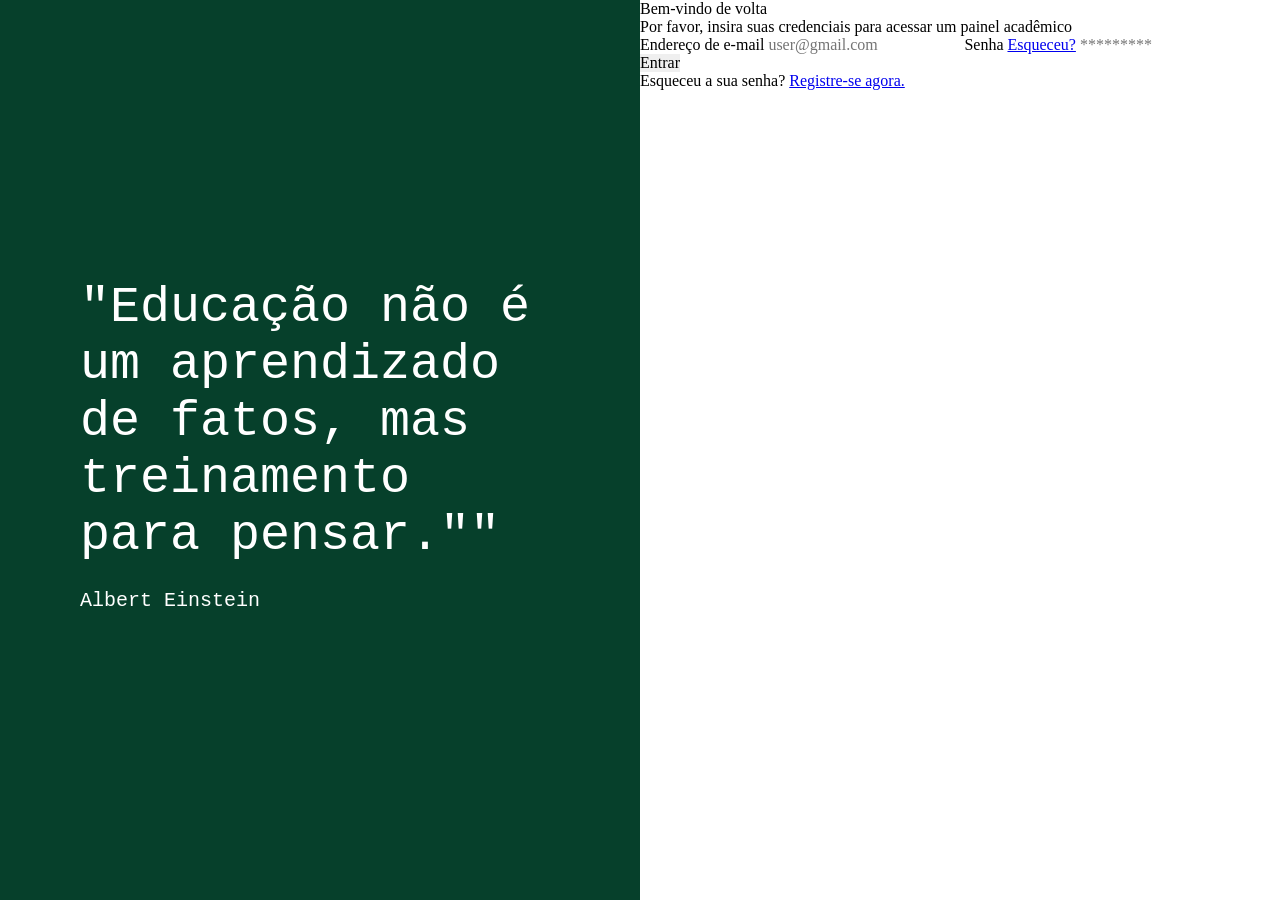
==== HTML/index.html @ 81ff3081 "first commit" ====
<!DOCTYPE html>
<html lang="en">
<head>
    <meta charset="UTF-8">
    <meta name="viewport" content="width=device-width, initial-scale=1.0">
    <title>Login</title>
    <link rel="stylesheet" href="../Styles/index.css">
</head>
<body>
    <div class="container-msg">
        <p>
            "Educação não é um aprendizado de fatos, mas treinamento para pensar."" <br>
            <span>Albert Einstein</span>
        </p>
    </div>
    <div class="container-dados">   
        <div>
            <h1>Bem-vindo de volta</h1>
            <p>Por favor, insira suas credenciais para acessar um painel acadêmico</p>
        </div>
        <div>
            <form action="logar" method="post">
                <label for="email">Endereço de e-mail</label>
                <input type="text" name="email" id="email" placeholder="user@gmail.com">
                <label for="senha">Senha</label>
                <a href="esqueceuSenha.html">Esqueceu?</a>
                <input type="password" name="senha" id="senha" placeholder="*********">
                <button type="submit">Entrar</button>
            </form>
            <p>Esqueceu a sua senha? <a href="cadastro1.html">Registre-se agora.</a></p>
        </div>
    </div>
</body>
</html>
---- Styles/index.css ----
* {
    margin: 0;
	padding: 0;
	border: 0;
	font-size: 100%;
	font: inherit;
	vertical-align: baseline;
}

body{
    width: 100%;
    height: 100%;
    display: flex;
    flex-direction: row;
}

.container-msg{
    height: 100vh;
    width: 50%;
    background-color: #06402b;
    display: flex;
    justify-content: center;
    align-items: center;
}
.container-dados{
    height: 100vh;
    width: 50%;
}


/* Container Mensagem */
.container-msg p{
    max-width: 75%;
    font-family: 'Courier New', Courier, monospace;
    font-size: 50px;
    color: #fff;
}
.container-msg p span{
    font-size: 20px;
}
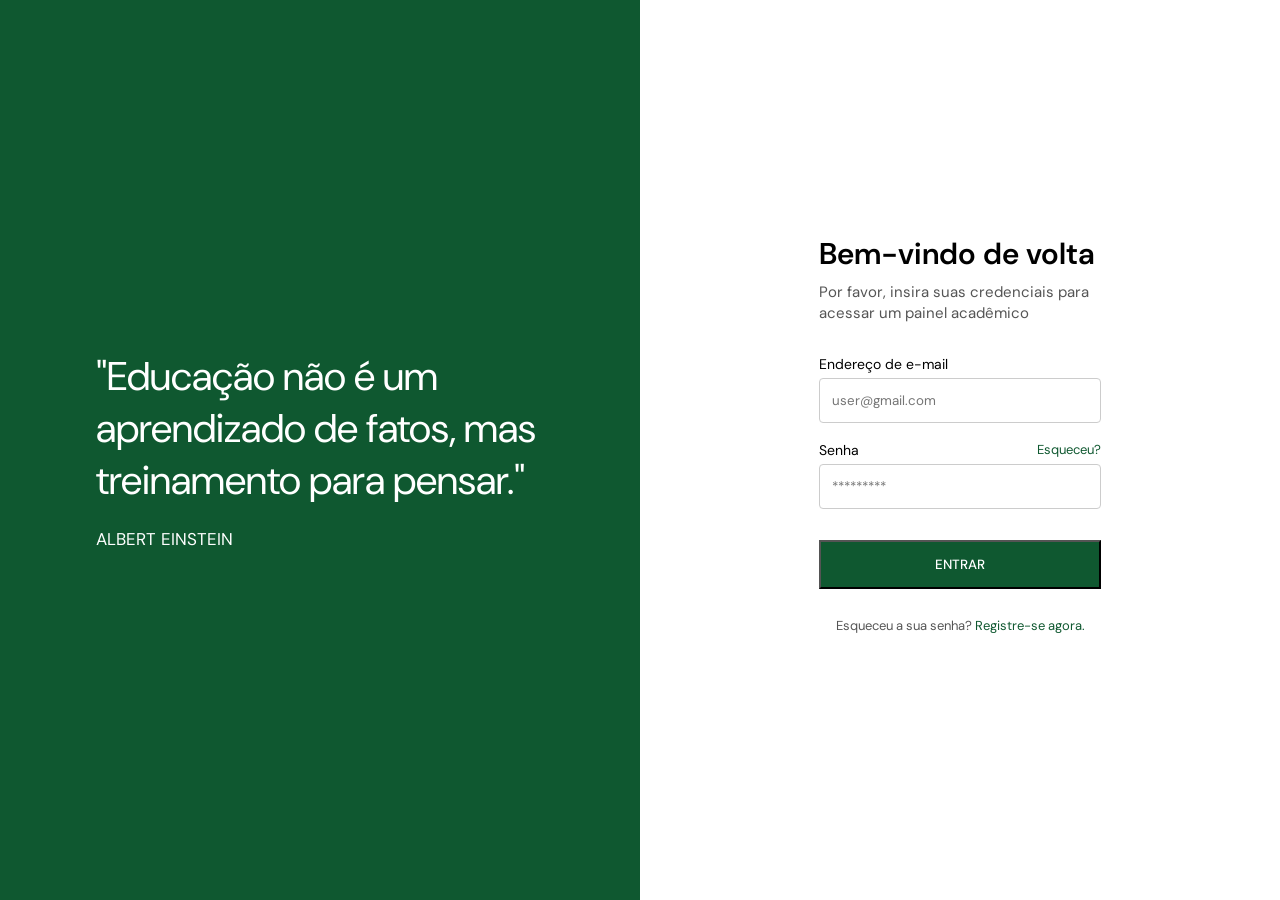
==== commit fc5c813b: "Versao com css" ====
--- a/HTML/index.html
+++ b/HTML/index.html
@@ -7,27 +7,26 @@
     <link rel="stylesheet" href="../Styles/index.css">
 </head>
 <body>
-    <div class="container-msg">
-        <p>
-            "Educação não é um aprendizado de fatos, mas treinamento para pensar."" <br>
-            <span>Albert Einstein</span>
-        </p>
-    </div>
-    <div class="container-dados">   
-        <div>
-            <h1>Bem-vindo de volta</h1>
-            <p>Por favor, insira suas credenciais para acessar um painel acadêmico</p>
+    <div class="container">
+        <div class="hero">
+            <p>
+                "Educação não é um aprendizado de fatos, mas treinamento para pensar." <br>
+                <span>Albert Einstein</span>
+            </p>
         </div>
-        <div>
-            <form action="logar" method="post">
-                <label for="email">Endereço de e-mail</label>
-                <input type="text" name="email" id="email" placeholder="user@gmail.com">
-                <label for="senha">Senha</label>
-                <a href="esqueceuSenha.html">Esqueceu?</a>
-                <input type="password" name="senha" id="senha" placeholder="*********">
-                <button type="submit">Entrar</button>
-            </form>
-            <p>Esqueceu a sua senha? <a href="cadastro1.html">Registre-se agora.</a></p>
+        <div class="formulario">   
+            <div>
+                <h1>Bem-vindo de volta</h1>
+                <p>Por favor, insira suas credenciais para acessar um painel acadêmico</p>
+                <form action="logar" method="post">
+                    <label for="email">Endereço de e-mail</label>
+                    <input type="text" name="email" id="email" placeholder="user@gmail.com">
+                    <label for="senha">Senha <a href="esqueceuSenha.html">Esqueceu?</a></label>
+                    <input type="password" name="senha" id="senha" placeholder="*********">
+                    <button type="submit">Entrar</button>
+                </form>
+                <p>Esqueceu a sua senha? <a href="cadastro1.html">Registre-se agora.</a></p>
+            </div>
         </div>
     </div>
 </body>
--- a/Styles/index.css
+++ b/Styles/index.css
@@ -1,40 +1,111 @@
+@import url('https://fonts.googleapis.com/css2?family=DM+Sans:wght@400;500;600&display=swap');
+
 * {
+    font-family: "DM Sans", sans-serif;
     margin: 0;
-	padding: 0;
-	border: 0;
-	font-size: 100%;
-	font: inherit;
-	vertical-align: baseline;
+    padding: 0;
+    box-sizing: border-box;
 }
 
-body{
+
+.container{
     width: 100%;
     height: 100%;
     display: flex;
     flex-direction: row;
 }
 
-.container-msg{
+/* Container Mensagem */
+.hero{
     height: 100vh;
     width: 50%;
-    background-color: #06402b;
     display: flex;
     justify-content: center;
     align-items: center;
+    background-color: #0f5830;
 }
-.container-dados{
-    height: 100vh;
-    width: 50%;
+
+.hero p{
+    display: block;
+    max-width: 70%;
+    font-size: 250%;
+    font-weight: 400;
+    color: #fff;
+}
+.hero p span{
+    display: block;
+    font-size: 17px;
+    margin-top: 5%;
+    text-transform: uppercase;
 }
 
 
-/* Container Mensagem */
-.container-msg p{
-    max-width: 75%;
-    font-family: 'Courier New', Courier, monospace;
-    font-size: 50px;
+/* FORMULARIO */
+.formulario {
+    width: 50%;
+    height: 100vh;
+    display: flex;
+    align-items: center;
+    justify-content: center;
+}
+
+.formulario > div {
+    width: 44%;
+}
+
+.formulario h1 {
+    font-size: 30px;
+    font-weight: 600;
+    margin-bottom: 3%;
+}
+
+.formulario > div > p {
+    font-size: 15px;
+    color: #555;
+    margin-bottom: 11%;
+    line-height: 1.4;
+}
+
+.formulario label {
+    display: block;
+    margin-top: 18px;
+    margin-bottom: 5px;
+    font-size: 14px;
+}
+
+.formulario label a {
+    float: right;
+    font-size: 13px;
+}
+
+.formulario input {
+    width: 100%;
+    padding: 13px 12px;
+    border: 1px solid #ccc;
+    border-radius: 4px;
+}
+
+.formulario button {
+    width: 100%;
+    margin-top: 11%;
+    padding: 14px;
+    background-color: #0f5830;
     color: #fff;
+    text-transform: uppercase;
+    font-weight: 500;
+    cursor: pointer;
 }
-.container-msg p span{
-    font-size: 20px;
+
+.formulario form + p {
+    margin-top: 10%;
+    font-size: 13px;
+    text-align: center;
+}
+
+.formulario a {
+    color: #0f5830;
+    text-decoration: none;
+}
+.formulario a:hover {
+    text-decoration: underline;
 }
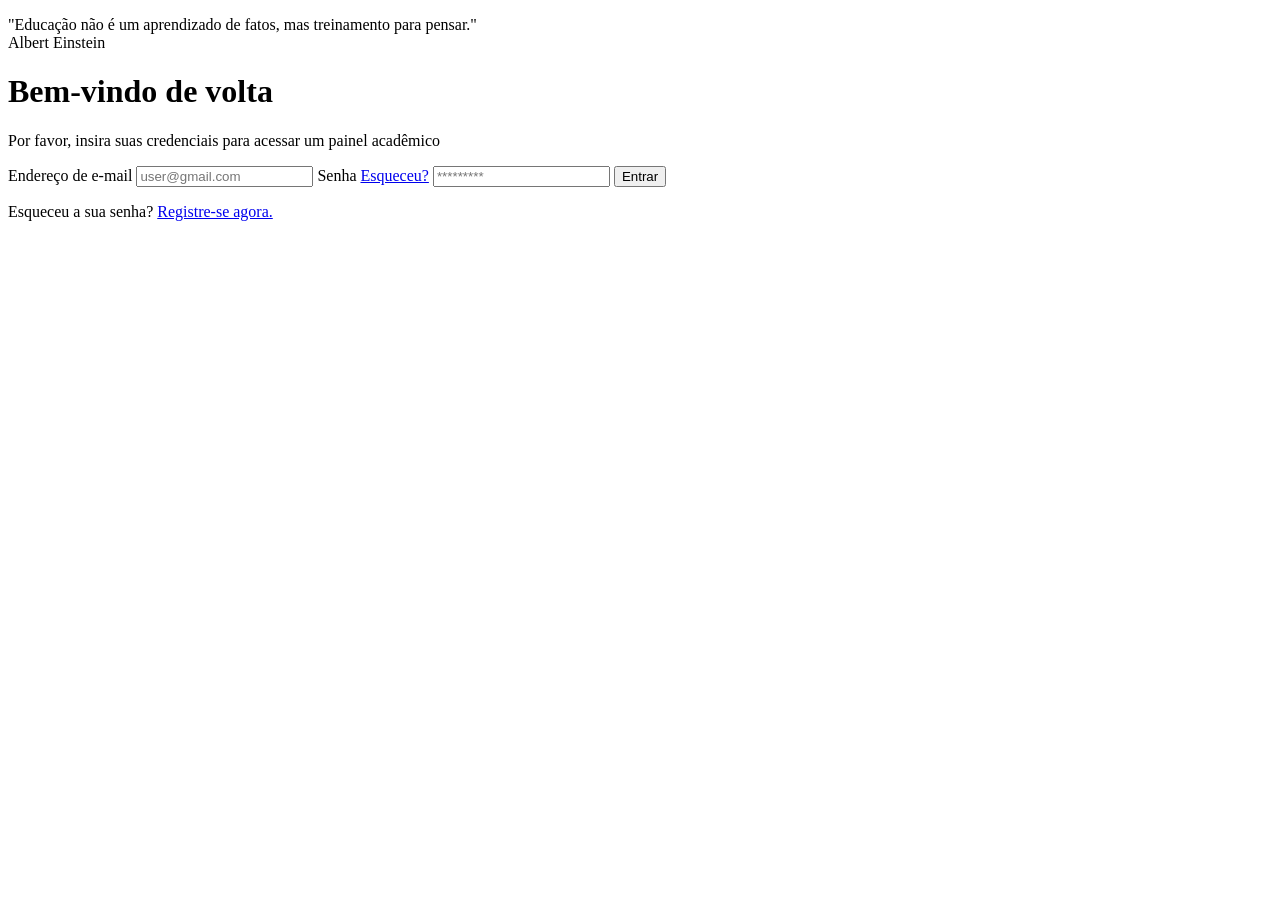
==== commit b7752502: "Aula 3 - Dashboard/responsividade" ====
--- a/HTML/index.html
+++ b/HTML/index.html
@@ -4,7 +4,8 @@
     <meta charset="UTF-8">
     <meta name="viewport" content="width=device-width, initial-scale=1.0">
     <title>Login</title>
-    <link rel="stylesheet" href="../Styles/index.css">
+    <link rel="stylesheet" href="../Styles/style.css">
+    <link rel="stylesheet" href="../Styles/mobile.css">
 </head>
 <body>
     <div class="container">
@@ -18,7 +19,7 @@
             <div>
                 <h1>Bem-vindo de volta</h1>
                 <p>Por favor, insira suas credenciais para acessar um painel acadêmico</p>
-                <form action="logar" method="post">
+                <form action="dashboard.html" method="post">
                     <label for="email">Endereço de e-mail</label>
                     <input type="text" name="email" id="email" placeholder="user@gmail.com">
                     <label for="senha">Senha <a href="esqueceuSenha.html">Esqueceu?</a></label>
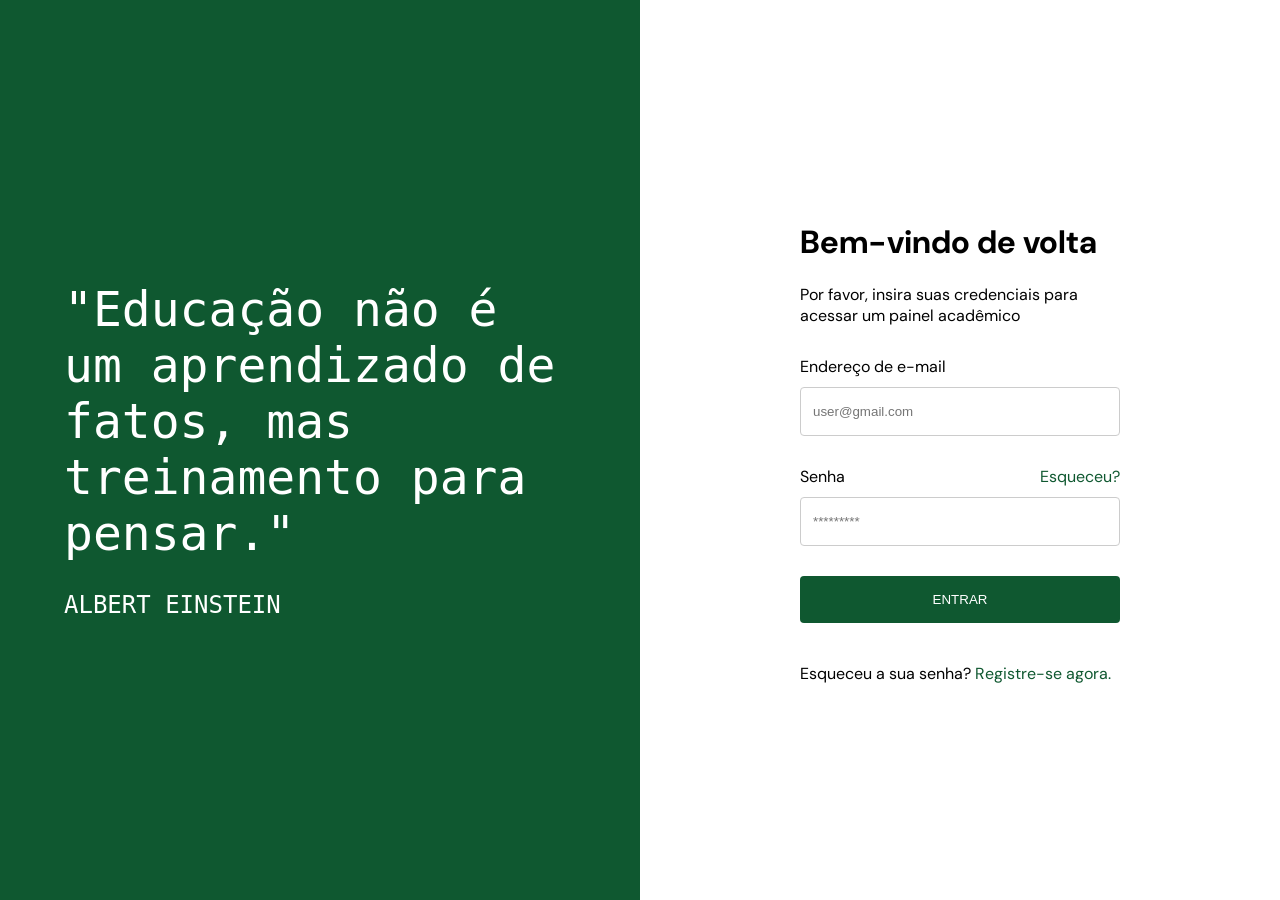
==== commit 623df780: "Manipulando a DOM" ====
--- a/HTML/index.html
+++ b/HTML/index.html
@@ -17,7 +17,7 @@
         </div>
         <div class="formulario">   
             <div>
-                <h1>Bem-vindo de volta</h1>
+                <h1 id="titulo">Bem-vindo de volta</h1>
                 <p>Por favor, insira suas credenciais para acessar um painel acadêmico</p>
                 <form action="dashboard.html" method="post">
                     <label for="email">Endereço de e-mail</label>
@@ -30,5 +30,6 @@
             </div>
         </div>
     </div>
+<script src="../JavaScript/script.js"></script>
 </body>
 </html>
--- a/Styles/style.css
+++ b/Styles/style.css
@@ -0,0 +1,298 @@
+@import url('https://fonts.googleapis.com/css2?family=DM+Sans:ital,opsz,wght@0,9..40,100..1000;1,9..40,100..1000&display=swap');
+@import url('https://fonts.googleapis.com/css2?family=DM+Sans:ital,opsz,wght@0,9..40,100..1000;1,9..40,100..1000&family=Datatype:wght@100..900&display=swap');
+
+*{
+    box-sizing: border-box;
+}
+
+body{
+    padding: 0; 
+    margin: 0;
+   
+    font-family: "DM Sans", sans-serif;
+    font-optical-sizing: auto;
+    font-weight: 400;
+    font-style: normal;
+}
+
+.container{
+    display: flex;
+}
+
+.container > div {
+    width: 50%;
+}
+
+.hero{
+    display: flex;
+    align-items: center;
+    justify-content: center;
+    height: 100vh;
+    color: #FFFFFF;
+    font-family: "Datatype", monospace;
+    font-optical-sizing: auto;
+    font-weight: 400;
+    font-style: normal;
+    font-variation-settings:
+        "wdth" 100;
+    background-color: #0F5830;
+}
+
+.hero p{
+    display: block;
+    width: 80%;
+    font-size: 3rem;
+}
+
+.hero p span{
+    display: block;
+    margin-top: 30px;
+    font-size: 1.5rem;
+    text-transform: uppercase;
+}
+
+.formulario{
+    display: flex;
+    align-items: center;
+    justify-content: center;
+}
+
+.formulario > div{
+    width: 50%;
+}
+
+.formulario label{
+    display: block;
+    margin-top: 30px;
+    margin-bottom: 10px;
+}
+
+.formulario label a{
+    float: right;
+}
+
+.formulario input{
+    display: block;
+    width: 100%;
+    padding: 16px 12px;
+    border: 1px solid #CCCCCC;
+    border-radius: 4px;
+}
+
+.formulario button{
+    display: block;
+    width: 100%;
+    margin-top: 30px;
+    margin-bottom: 40px;
+    padding: 16px;
+    color: #FFFFFF;
+    text-transform: uppercase;
+    border: none;
+    border-radius: 4px;
+    background-color: #0F5830;
+    cursor: pointer;
+}
+
+.formulario .registre-se{
+    text-align: center;
+}
+
+.formulario a{
+    color: #0F5830;
+    text-decoration: none;
+    
+}
+
+.formulario a:hover{
+    text-decoration: underline;
+}
+
+.formulario > div > a{
+    display: flex;
+    justify-content: center;
+    margin-top: 30px;
+    margin-bottom: 40px;
+    padding: 16px 16px;
+    color: #FFFFFF;
+    text-transform: uppercase;
+    border: none;
+    border-radius: 4px;
+    background-color: #0F5830;
+    
+}
+.formulario > div > a:hover{
+    text-decoration: none
+}
+
+
+
+/* Dashboard */
+.dashboard{
+    display: flex;
+    flex-direction: column;
+    align-items: center;
+    background-color: #ededed;
+}
+
+.dashboard__container{
+    width: 80%;
+    height: 88vh;
+}
+
+.menu{
+    display: flex;
+    justify-content: center;
+    width: 100%;
+    height: 12vh;
+    background-color: #fff;
+}
+.menu__body{
+    display: flex;
+    flex-direction: row;
+    align-items: center;
+    justify-content: space-between;
+    width: 70%;
+    height: 100%;
+    margin: 0 auto;
+}
+
+.menu__title{
+    margin: auto 0;
+    font-family: "DM Sans", sans-serif;
+    font-size: 1.8rem;
+    font-optical-sizing: auto;
+    color: #0F5830;
+}
+.menu__title span{
+    font-size: 1.2rem;
+    color: #000;
+    display: block;
+}
+
+.menu__links{
+    display: flex;
+}
+
+.menu__item{
+    display: inline-block;
+    padding: 0 10px;
+    color: #999999;
+    text-decoration: none;
+    font-weight: bold;
+}
+.menu__item--active{
+    color: #0F5830;
+    padding: 0 10px;
+    text-decoration: none;
+    font-weight: bold;
+}
+.menu__item:hover, .menu__item--active:hover{
+    text-decoration: underline;
+}
+
+
+.welcome{
+    padding: 40px;
+}
+
+.welcome h2{
+    margin: 0;
+    font-size:  32px;
+    color: #0F5830;
+}
+
+.welcome p{
+    color: #999999;
+}
+
+.card{
+    display: flex;
+    flex-direction: row;
+    padding: 32px;
+    margin: 30px 0;
+    background-color: #fff;
+    border: 1px solid #CCCCCC;
+    border-radius: 4ox;
+}
+
+.card__body{
+    flex-grow: 1;
+}
+
+.card__badge{
+    display:  inline-block;
+    padding: 8px;
+    background-color: #CCCCCC;
+    color: #0F5830;
+    font-size: 12px;
+    text-transform: uppercase;
+}
+.card__title{
+    margin: 0;
+    padding-top: 6px;
+    color: #0F5830;
+}
+
+.card__description{
+    margin: 0;
+    padding-top: 8px;
+    color: #999999;
+}
+
+.card__progress{
+    height: 11px;
+    width: 75%;
+    margin-top: 16px;
+    background-color: #CCCCCC;
+    border-radius: 8px;
+    color: #fff;
+    text-align: right;
+    font-size: 9px;
+}
+
+.card__progress div{
+    width: 65%;
+    height: 11px;
+    background-color: #0F5830;
+    border-radius: 8px;
+    padding-right: 3px;
+}
+
+.card__button{
+    display: block;
+    margin-top: 30px;
+    margin-bottom: 40px;
+    margin-left: 30px;
+    padding: 16px;
+    color: #FFFFFF;
+    text-transform: uppercase;
+    border: none;
+    border-radius: 4px;
+    background-color: #0F5830;
+    cursor: pointer;
+}
+
+.card__group{
+    display: flex;
+
+}
+
+.card__group  .card{
+    width: 33%;
+    margin: 0 10px;
+}
+
+.card__group  .card__badge{
+    background-color: transparent;
+    color: #999999;
+    margin: 0;
+    padding: 0;
+}
+.card__group  .card__description{
+    font-size: 12px;
+}
+
+.card__group  .card__title{
+    padding-top: 0;
+    margin: 8px 0;
+}
--- a/Styles/mobile.css
+++ b/Styles/mobile.css
@@ -0,0 +1,48 @@
+@media (max-width: 768px){
+
+    .hero{
+        display: none;
+    }
+
+    .container,
+    .formulario{
+        height: 100vh;
+    }
+
+    .container > div,
+    .formulario > div{
+        width: 100%;
+        padding: 0 20px;
+    }
+
+    .dashboard__container,
+    .menu__body{
+        width: 100%;
+        padding-left: 16px;
+        padding-right: 16px;
+    }
+
+    .menu__links{
+        display: none;
+    }
+
+    .card__body,
+    .card__progress,
+    .card__button{
+        width: 100%;
+        margin-left: 0;
+        padding-right: 0;
+    }
+
+
+    .card,
+    .card__group{
+        flex-direction: column;
+    }
+
+    .card__group .card{
+        width: 100%;
+        margin: 8px 0;
+    }
+
+}
